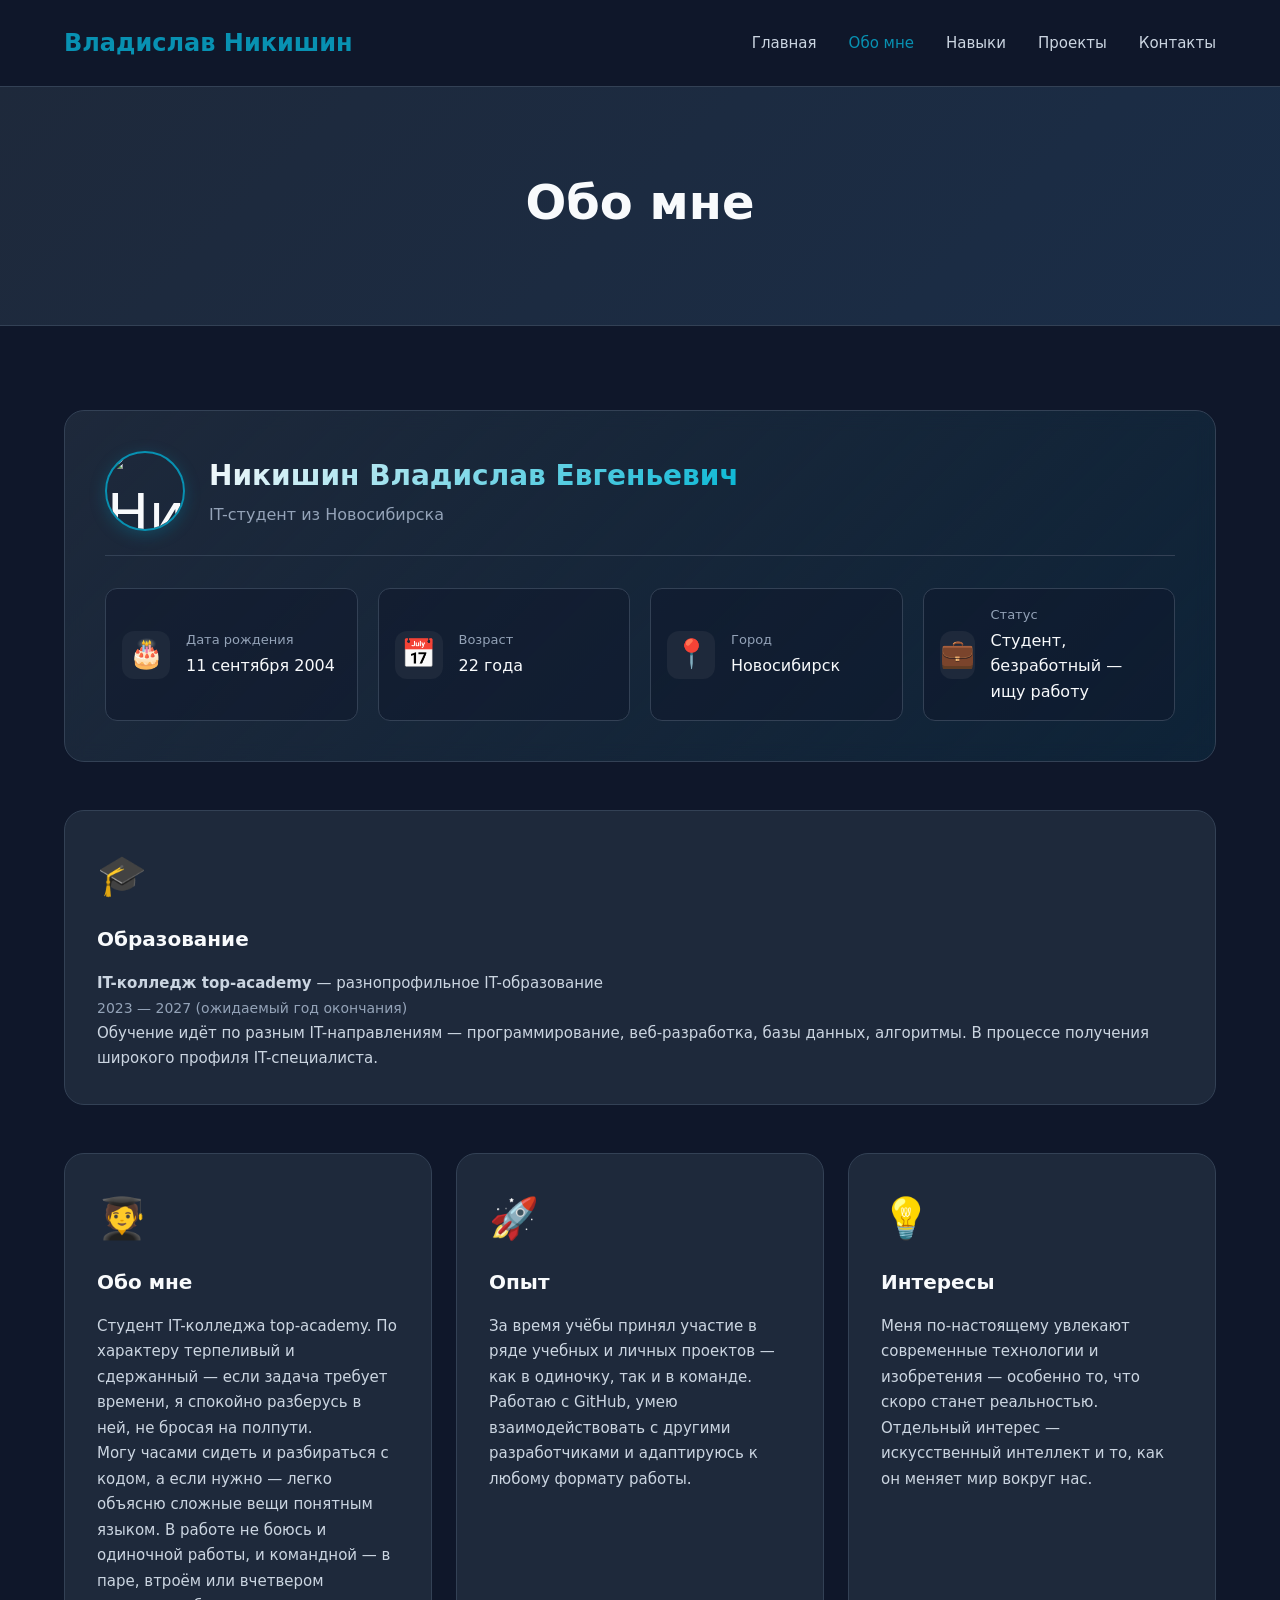
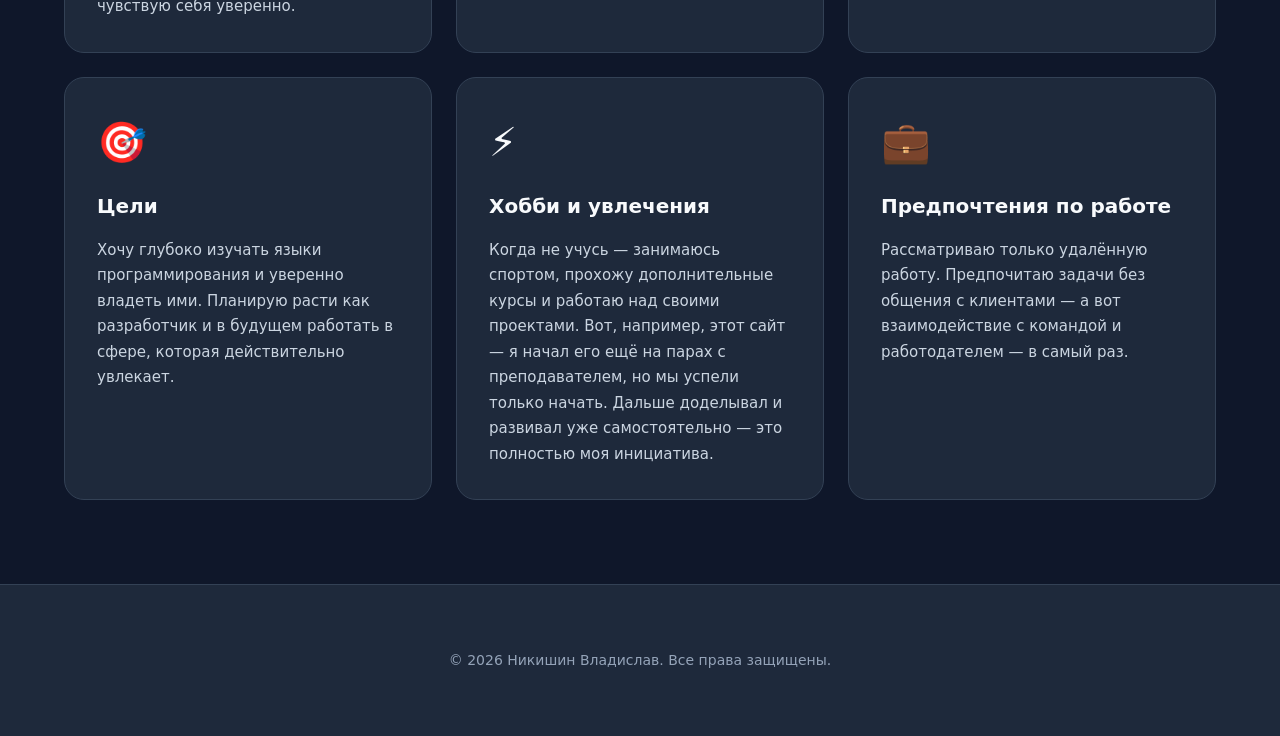
==== about.html @ 6c64af40 "Анимации и исправление карточек Добавил кнопку прокрутки наверх и плавное появление блоков при скрол" ====
<!DOCTYPE html>
<html lang="ru">
<head>
    <meta charset="UTF-8">
    <meta name="viewport" content="width=device-width, initial-scale=1.0">
    <link rel="stylesheet" href="style.css">
    <title>Обо мне — Никишин Владислав</title>
</head>
<body>
    <header class="header" id="header">
        <div class="container">
            <nav class="nav">
                <div class="logo"><a href="index.html">Владислав Никишин</a></div>
                <button class="burger-btn" aria-label="Меню" aria-expanded="false">
                    <span></span>
                    <span></span>
                    <span></span>
                </button>
                <ul class="nav-menu">
                    <li><a href="index.html">Главная</a></li>
                    <li><a href="about.html" class="active">Обо мне</a></li>
                    <li><a href="skills.html">Навыки</a></li>
                    <li><a href="projects.html">Проекты</a></li>
                    <li><a href="contact.html">Контакты</a></li>
                </ul>
            </nav>
        </div>
    </header>

    <main>
        <section class="page-hero">
            <div class="container">
                <h1 class="page-title">Обо мне</h1>
            </div>
        </section>

        <section class="about-page">
            <div class="container">
                <!-- Личная информация -->
                <div class="profile-card">
                    <div class="profile-header">
                        <img src="images/avatar.jpg" alt="Никишин Владислав" class="profile-avatar-img">
                        <div class="profile-info">
                            <h2>Никишин Владислав Евгеньевич</h2>
                            <p class="profile-tagline">IT-студент из Новосибирска</p>
                        </div>
                    </div>
                    <div class="profile-details">
                        <div class="detail-item">
                            <span class="detail-icon">🎂</span>
                            <div>
                                <span class="detail-label">Дата рождения</span>
                                <span class="detail-value">11 сентября 2004</span>
                            </div>
                        </div>
                        <div class="detail-item">
                            <span class="detail-icon">📅</span>
                            <div>
                                <span class="detail-label">Возраст</span>
                                <span class="detail-value" id="age-display">Загрузка...</span>
                            </div>
                        </div>
                        <div class="detail-item">
                            <span class="detail-icon">📍</span>
                            <div>
                                <span class="detail-label">Город</span>
                                <span class="detail-value">Новосибирск</span>
                            </div>
                        </div>
                        <div class="detail-item">
                            <span class="detail-icon">💼</span>
                            <div>
                                <span class="detail-label">Статус</span>
                                <span class="detail-value" id="status-display">Загрузка...</span>
                            </div>
                        </div>
                    </div>
                </div>

                <!-- Образование -->
                <div class="info-card" style="margin-top: 24px;">
                    <div class="info-icon">🎓</div>
                    <h3>Образование</h3>
                    <p><strong>IT-колледж top-academy</strong> — разнопрофильное IT-образование</p>
                    <p style="color: var(--text-muted); font-size: 14px;">2023 — 2027 (ожидаемый год окончания)</p>
                    <p>Обучение идёт по разным IT-направлениям — программирование, веб-разработка, базы данных, алгоритмы. В процессе получения широкого профиля IT-специалиста.</p>
                </div>

                <div class="info-grid">
                    <!-- Обо мне -->
                    <div class="info-card">
                        <div class="info-icon">🧑‍🎓</div>
                        <h3>Обо мне</h3>
                        <p>Студент IT-колледжа top-academy. По характеру терпеливый и сдержанный — если задача требует времени, я спокойно разберусь в ней, не бросая на полпути.</p>
                        <p>Могу часами сидеть и разбираться с кодом, а если нужно — легко объясню сложные вещи понятным языком. В работе не боюсь и одиночной работы, и командной — в паре, втроём или вчетвером чувствую себя уверенно.</p>
                    </div>

                    <!-- Опыт -->
                    <div class="info-card">
                        <div class="info-icon">🚀</div>
                        <h3>Опыт</h3>
                        <p>За время учёбы принял участие в ряде учебных и личных проектов — как в одиночку, так и в команде. Работаю с GitHub, умею взаимодействовать с другими разработчиками и адаптируюсь к любому формату работы.</p>
                    </div>

                    <!-- Интересы -->
                    <div class="info-card">
                        <div class="info-icon">💡</div>
                        <h3>Интересы</h3>
                        <p>Меня по-настоящему увлекают современные технологии и изобретения — особенно то, что скоро станет реальностью. Отдельный интерес — искусственный интеллект и то, как он меняет мир вокруг нас.</p>
                    </div>

                    <!-- Цели -->
                    <div class="info-card">
                        <div class="info-icon">🎯</div>
                        <h3>Цели</h3>
                        <p>Хочу глубоко изучать языки программирования и уверенно владеть ими. Планирую расти как разработчик и в будущем работать в сфере, которая действительно увлекает.</p>
                    </div>

                    <!-- Хобби -->
                    <div class="info-card">
                        <div class="info-icon">⚡</div>
                        <h3>Хобби и увлечения</h3>
                        <p>Когда не учусь — занимаюсь спортом, прохожу дополнительные курсы и работаю над своими проектами. Вот, например, этот сайт — я начал его ещё на парах с преподавателем, но мы успели только начать. Дальше доделывал и развивал уже самостоятельно — это полностью моя инициатива.</p>
                    </div>

                    <!-- Предпочтения по работе -->
                    <div class="info-card info-card--highlight">
                        <div class="info-icon">💼</div>
                        <h3>Предпочтения по работе</h3>
                        <p>Рассматриваю только удалённую работу. Предпочитаю задачи без общения с клиентами — а вот взаимодействие с командой и работодателем — в самый раз.</p>
                    </div>
                </div>
            </div>
        </section>
    </main>

    <footer class="footer">
        <div class="container">
            <p>&copy; 2026 Никишин Владислав. Все права защищены.</p>
        </div>
    </footer>

    <button class="scroll-top" aria-label="Наверх">↑</button>

    <script src="main.js"></script>
</body>
</html>
---- style.css ----
:root{
    --primary-color: #0891b2;
    --primary-dark: #0e7490;
    --primary-light: #06b6d4;
    --secondary-color:#0f172a;
    --text-primary: #f8fafc;
    --text-secondary: #cbd5e1;
    --text-muted: #94a3b8;
    --bg-primary: #0f172a;
    --bg-secondary: #1e293b;
    --bg-card: #1e293b;
    --border-color: #334155;
    --success: #10b981;
    --error: #ef4444;
    --warning: #f59e0b;

    font-family: "Inter", system-ui, -apple-system, BlinkMacSystemFont, 'Segoe UI', Roboto, Oxygen, Ubuntu, Cantarell, 'Open Sans', 'Helvetica Neue', sans-serif;
    line-height: 1.6;
    font-weight: 400;

    font-synthesis: none;
    text-rendering: optimizeLegibility;
    -webkit-font-smoothing: antialiased;
    -moz-osx-font-smoothing: grayscale;
}

*{
    margin: 0;
    padding: 0;
    box-sizing: border-box;
}

html{
    scroll-behavior: smooth;
}

body{
    color: var(--text-primary);
    background-color: var(--bg-primary);
    min-width: 320px;
    overflow-x: hidden;
}

.container{
    max-width: 1200px;
    padding: 24px;
    margin: 0 auto;
}

.header{
    position: fixed;
    top: 0;
    right: 0;
    left: 0;
    z-index: 100;
    background: var(--bg-primary);
    backdrop-filter: blur(15px);
    border-bottom: 1px solid var(--border-color);
}

.nav{
    display: flex;
    justify-content: space-between;
    align-items: center;
}

.logo{
    font-size: 24px;
    font-weight: 700;
    color: var(--primary-color);
    transition: transform 0.3s ease;
}

.logo:hover {
    transform: scale(1.05);
}

.nav-menu{
    display: flex;
    list-style: none;
    gap: 32px;
}


.nav-menu a{
    text-decoration: none;
    color: var(--text-secondary);
    font-size: 15px;
    font-weight: 500;
    transition: all 0.3s ease-in-out;
    position: relative;
}

.nav-menu a:hover{
    color: var(--primary-color);
}

.nav-menu a::after{
    content: "";
    width:0;
    height: 2px;
    background-color: var(--primary-color);
    position: absolute;
    bottom: -4px;
    left: 0;
    transition: width 0.35s ease-in-out;
}

.nav-menu a:hover::after{
    width: 100%;
}

.nav-menu a.active{
    color: var(--primary-color);
}

main{
    margin-top: 80px;
}

/* Page hero for multi-page site */
.page-hero{
    background: linear-gradient(135deg, var(--bg-secondary) 0%, #1a2d47 50%, var(--bg-secondary) 100%);
    background-size: 200% 200%;
    animation: bg-shift 4s ease-in-out infinite;
    padding: 60px 0;
    text-align: center;
    border-bottom: 1px solid var(--border-color);
}

.page-title{
    font-size: clamp(2rem, 4vw, 3rem);
    font-weight: 700;
    color: var(--text-primary);
    margin: 0;
}

.hero-buttons{
    display: flex;
    gap: 16px;
    justify-content: center;
    flex-wrap: wrap;
}

.btn-secondary{
    background: transparent;
    color: var(--primary-color);
    border: 2px solid var(--primary-color);
}

.btn-secondary:hover{
    background: var(--primary-color);
    color: var(--bg-primary);
}

.hero{
    display: flex;
    justify-content: center;
    align-items: center;
    min-height: calc(100vh - 120px);
    position: relative;
    overflow: hidden;
    background: linear-gradient(135deg, var(--bg-primary) 0%, #132238 50%, var(--bg-primary) 100%);
    background-size: 200% 200%;
    animation: bg-shift 5s ease-in-out infinite;
}

@keyframes bg-shift {
    0% { background-position: 0% 0%; }
    50% { background-position: 100% 100%; }
    100% { background-position: 0% 0%; }
}

.hero::before{
    content: "";
    position: absolute;
    width: 500px;
    height: 500px;
    background: radial-gradient(circle, rgba(8, 145, 178, 0.15) 0%, transparent 70%);
    border-radius: 50%;
    /* top: -250px;
    right: -250px; */
}

.hero-content{
    text-align: center;
    z-index: 1;
    position: relative;
}

.hero-avatar {
    margin-bottom: 32px;
    display: inline-block;
    width: 200px;
    height: 200px;
    border-radius: 50%;
    overflow: hidden;
    border: 4px solid var(--primary-color);
    box-shadow: 0 8px 32px rgba(8, 145, 178, 0.3), 0 0 60px rgba(8, 145, 178, 0.2);
    animation: float 3s ease-in-out infinite;
    transition: box-shadow 0.4s ease, border-color 0.4s ease;
}

.hero-avatar:hover {
    box-shadow: 0 12px 40px rgba(8, 145, 178, 0.5), 0 0 80px rgba(8, 145, 178, 0.3);
    border-color: var(--primary-light);
}

.hero-avatar img {
    width: 100%;
    height: 100%;
    object-fit: cover;
    object-position: center 40%;
    transform: translate(-4px, 26px) scale(1.4);
    transform-origin: center center;
    transition: transform 1.5s ease;
}

.hero-avatar:hover img {
    transform: scale(1.7) translate(-1px, 29px);
}

@keyframes float {
    0%, 100% { transform: translateY(0px); }
    50% { transform: translateY(-10px); }
}

.hero-title{
    font-size: clamp(2.5rem, 5vw, 4rem);
    font-weight: 800;
    margin-bottom: 24px;
    background: linear-gradient(90deg, #d1dce8, var(--primary-light), #d1dce8);
    background-size: 200% 100%;
    background-clip: text;
    -webkit-background-clip: text;
    -webkit-text-fill-color: transparent;
    animation: shimmer 8s ease-in-out infinite;
}

@keyframes shimmer {
    0% { background-position: -100% 50%; }
    100% { background-position: 100% 50%; }
}

.hero-subtitle{
    font-size: clamp(1.1rem, 2vw, 1.4rem);
    color: var(--text-secondary);
    margin-bottom: 40px;
    max-width: 600px;
    margin-right: auto;
    margin-left: auto;
    line-height: 1.6;
}

.btn{
    display: inline-block;
    text-decoration: none;
    padding: 16px 40px;
    border-radius: 50px;
    border: 2px solid transparent;
    cursor: pointer;
    transition: all 0.3s ease;
    font-size: 15px;
    text-transform: uppercase;
    font-weight: 600;
    letter-spacing: 0.5px;
    position: relative;
    overflow: hidden;
}

.btn::before {
    content: '';
    position: absolute;
    top: 50%;
    left: 50%;
    width: 0;
    height: 0;
    border-radius: 50%;
    background: rgba(255, 255, 255, 0.1);
    transform: translate(-50%, -50%);
    transition: width 0.6s, height 0.6s;
}

.btn:hover::before {
    width: 300px;
    height: 300px;
}

.btn-primary{
    background: linear-gradient(135deg, var(--primary-dark) 0%, var(--primary-color) 100%);
    color: var(--text-primary);
    box-shadow: 0 4px 15px rgba(8, 145, 178, 0.3);
}

.btn-primary:hover{
    background: linear-gradient(135deg, var(--primary-color) 0%, var(--primary-light) 100%);
    transform: translateY(-2px);
    box-shadow: 0 8px 25px rgba(8, 145, 178, 0.5);
}

.btn-secondary {
    background: transparent;
    color: var(--text-primary);
    border-color: var(--primary-color);
}

.btn-secondary:hover{
    background: var(--primary-color);
    color: var(--bg-primary);
    transform: translateY(-2px);
    box-shadow: 0 8px 25px rgba(8, 145, 178, 0.4);
}

.section-title{
    font-size: clamp(2rem, 4vw, 3rem);
    font-weight: 700;
    margin-bottom: 48px;
    text-align: center;
    color: var(--text-primary);
}

.about{
    background: var(--bg-secondary);
    padding-top: 40px;
    padding-bottom: 100px;
}

.about-page {
    padding: 60px 0;
}

.about-content p{
    font-size: 18px;
    color: var(--text-secondary);
    line-height: 1.8;
    margin-bottom: 24px;
}

.about-content{
    max-width: 800px;
    margin: 0 auto;
    text-align: center;
}

/* Education section */
.education{
    background: var(--bg-primary);
    padding: 60px 0;
}

.education-content{
    max-width: 800px;
    margin: 0 auto;
}

.education-item{
    background: var(--bg-card);
    padding: 32px;
    border-radius: 16px;
    border: 1px solid var(--border-color);
    margin-bottom: 24px;
}

.education-item h3{
    font-size: 24px;
    font-weight: 600;
    color: var(--text-primary);
    margin-bottom: 8px;
}

.education-school{
    font-size: 18px;
    color: var(--primary-color);
    margin-bottom: 8px;
}

.education-period{
    font-size: 16px;
    color: var(--text-muted);
    margin-bottom: 16px;
}

.education-desc{
    font-size: 16px;
    color: var(--text-secondary);
    line-height: 1.6;
}

/* skills block */

.skills{
    padding: 50px 0;
}

.skills-page {
    padding: 60px 0;
}

.skills-grid{
    display: grid;
    grid-template-columns: repeat(2, minmax(250px, 1fr));
    gap: 24px;
}

.skills-card{
    background: var(--bg-card);
    padding: 36px;
    border-radius: 20px;
    text-align: center;
    transition: all 0.4s cubic-bezier(0.4, 0, 0.2, 1);
    border: 1px solid var(--border-color);
    position: relative;
    overflow: hidden;
}

.skills-card::after {
    content: '';
    position: absolute;
    bottom: 0;
    left: 0;
    right: 0;
    height: 4px;
    background: linear-gradient(90deg, var(--primary-color), var(--primary-light));
    transform: scaleX(0);
    transition: transform 0.4s ease;
}

.skills-card:hover::after {
    transform: scaleX(1);
}

.skills-card:hover{
    border-color: var(--primary-color);
    box-shadow: 0 16px 48px rgba(8, 145, 178, 0.3);
    transform: translateY(-10px);
    background: linear-gradient(135deg, var(--bg-card) 0%, rgba(8, 145, 178, 0.06) 100%);
}

.skill-icon{
    font-size: 48px;
    margin-bottom: 20px;
    display: inline-block;
    transition: transform 0.3s ease;
}

.skills-card:hover .skill-icon {
    transform: scale(1.15) rotate(-5deg);
}

.skills-card h3{
    font-size: 20px;
    font-weight: 600;
    margin-bottom: 20px;
    color:var(--text-primary);
}

.skill-tags{
    display: flex;
    justify-content: center;
    gap: 8px;
    flex-wrap: wrap;
}


/* Contacts block */
.contact{
    padding: 50px 0;
}

.contact-page {
    padding: 60px 0;
}

.contact-content{
    margin: 0 auto;
    max-width: 600px;
    text-align: center;
}

.contact-content p {
    font-size: 18px;
    margin-bottom: 40px;
    color: var(--text-secondary);
}

.contact-links{
    display: flex;
    flex-direction: column;
    align-items: center;
    gap: 16px;
}

.contact-link{
    display: inline-flex;
    align-items: center;
    gap: 16px;
    background: var(--bg-card);
    color: var(--text-primary);
    text-decoration: none;
    font-weight: 500;
    padding: 20px 36px;
    border-radius: 16px;
    border: 1px solid var(--border-color);
    justify-content: center;
    min-width: 300px;
    transition: all 0.4s cubic-bezier(0.4, 0, 0.2, 1);
    position: relative;
    overflow: hidden;
}

.contact-link::before {
    content: '';
    position: absolute;
    left: 0;
    top: 0;
    bottom: 0;
    width: 4px;
    background: linear-gradient(180deg, var(--primary-color), var(--primary-light));
    transform: scaleY(0);
    transition: transform 0.4s ease;
}

.contact-link:hover::before {
    transform: scaleY(1);
}

.contact-link:hover{
    background: linear-gradient(90deg, rgba(8, 145, 178, 0.08) 0%, var(--bg-card) 100%);
    border-color: var(--primary-color);
    box-shadow: 0 8px 32px rgba(8, 145, 178, 0.3);
    transform: translateX(6px);
}

.copy-hint{
    font-size: 12px;
    color: var(--text-muted);
    margin-left: 8px;
    opacity: 0.7;
}

.contact-link:hover .copy-hint{
    color: var(--text-primary);
    opacity: 1;
}


/* Затемнение фона */
.backdrop-overlay{
    position: fixed;
    top: 0;
    left: 0;
    width: 100%;
    height: 100%;
    background: rgba(0, 0, 0, 0.7);
    backdrop-filter: blur(4px);
    z-index: 9999;
    opacity: 0;
    visibility: hidden;
    transition: all 0.3s ease;
}

.backdrop-overlay.show{
    opacity: 1;
    visibility: visible;
}

/* Кастомное уведомление */
.custom-notification{
    position: fixed;
    top: 50%;
    left: 50%;
    transform: translate(-50%, -50%) scale(0.8);
    background: var(--bg-secondary);
    color: var(--text-primary);
    padding: 32px 48px;
    border-radius: 16px;
    border: 2px solid var(--primary-color);
    font-size: 18px;
    line-height: 1.6;
    text-align: center;
    z-index: 10000;
    opacity: 0;
    transition: all 0.3s ease;
    pointer-events: none;
    max-width: 90%;
    white-space: pre-line;
}

.custom-notification.show{
    opacity: 1;
    transform: translate(-50%, -50%) scale(1);
}

/* projects text block */
.projects-text{
    max-width: 700px;
    margin: 0 auto;
    text-align: center;
    margin-bottom: 40px;
}

.projects-page {
    padding: 60px 0;
}

.projects-text p{
    font-size: 17px;
    color: var(--text-secondary);
    line-height: 1.7;
    margin-bottom: 20px;
}

/* Projects Carousel */
.projects-carousel {
    max-width: 960px;
    margin: 0 auto;
    position: relative;
    padding: 36px 56px;
    display: flex;
    align-items: center;
    gap: 12px;
}

.carousel-container {
    overflow: hidden;
    border-radius: 16px;
    flex: 1;
    padding: 60px 8px;
    margin: -60px 0;
    cursor: grab;
    touch-action: pan-y;
}

.carousel-container.is-dragging {
    cursor: grabbing;
    user-select: none;
}

.carousel-container.is-dragging .project-card {
    pointer-events: none;
}

.carousel-track {
    display: flex;
    gap: 24px;
    transition: transform 0.5s ease-in-out;
}

.carousel-btn {
    flex-shrink: 0;
    width: 44px;
    height: 44px;
    border-radius: 50%;
    border: 1px solid var(--border-color);
    background: var(--bg-card);
    color: var(--text-primary);
    display: flex;
    align-items: center;
    justify-content: center;
    cursor: pointer;
    transition: all 0.3s ease;
}

.carousel-btn:hover {
    border-color: var(--primary-color);
    background: var(--primary-dark);
    color: var(--text-primary);
    box-shadow: 0 4px 16px rgba(8, 145, 178, 0.25);
}

.carousel-btn:active {
    transform: scale(0.95);
}

.project-card {
    min-width: calc(33.333% - 16px);
    max-width: calc(33.333% - 16px);
    background: var(--bg-card);
    border: 1px solid var(--border-color);
    border-radius: 20px;
    padding: 32px 24px;
    text-align: center;
    transition: all 0.4s cubic-bezier(0.4, 0, 0.2, 1);
    flex-shrink: 0;
    position: relative;
    z-index: 1;
    cursor: pointer;
    outline: none;
    text-decoration: none;
    color: inherit;
    display: block;
    overflow: hidden;
}

.project-card::before {
    content: '';
    position: absolute;
    top: 0;
    left: -100%;
    width: 100%;
    height: 3px;
    background: linear-gradient(90deg, transparent, var(--primary-color), transparent);
    transition: left 0.6s ease;
}

.project-card:hover::before {
    left: 100%;
}

.project-card:hover,
.project-card:focus-visible {
    border-color: var(--primary-color);
    box-shadow: 0 20px 60px rgba(8, 145, 178, 0.35);
    transform: translateY(-12px) scale(1.03);
    z-index: 10;
    background: linear-gradient(135deg, var(--bg-card) 0%, rgba(8, 145, 178, 0.08) 100%);
}


.project-icon {
    font-size: 48px;
    margin-bottom: 16px;
    display: inline-block;
    transition: transform 0.3s ease;
}

.project-card:hover .project-icon {
    transform: scale(1.2) rotate(5deg);
}

.project-title {
    font-size: 20px;
    font-weight: 600;
    margin-bottom: 12px;
    color: var(--text-primary);
}

.project-desc {
    font-size: 14px;
    color: var(--text-secondary);
    line-height: 1.6;
    margin-bottom: 16px;
}

.project-actions {
    display: flex;
    justify-content: center;
    gap: 16px;
    flex-wrap: wrap;
}

.project-link {
    display: inline-block;
    color: var(--primary-color);
    text-decoration: none;
    font-size: 14px;
    font-weight: 500;
    transition: all 0.3s ease;
}

.project-link--external:hover {
    color: var(--primary-light);
}

.project-stack {
    font-size: 12px;
    color: var(--text-muted);
    margin-bottom: 0;
}

.project-stack span {
    color: var(--text-secondary);
    font-weight: 600;
}

.project-badge {
    display: inline-block;
    font-size: 11px;
    font-weight: 500;
    color: var(--text-muted);
    vertical-align: middle;
}



.projects-text .btn{
    margin-top: 30px;
}


/* FOOTER */

.footer{
    padding: 40px 0;
    background: var(--bg-secondary);
    border-top: 1px solid var(--border-color);
    text-align: center;
}

.footer p{
    font-size: 14px;
    color: var(--text-muted);
}

/* ===== Новые стили для страницы "Обо мне" ===== */

.profile-card {
    background: linear-gradient(135deg, var(--bg-card) 0%, rgba(8, 145, 178, 0.1) 100%);
    border: 1px solid var(--border-color);
    border-radius: 20px;
    padding: 40px;
    margin-bottom: 48px;
    backdrop-filter: blur(10px);
}

.profile-header {
    display: flex;
    align-items: center;
    gap: 24px;
    margin-bottom: 32px;
    padding-bottom: 24px;
    border-bottom: 1px solid var(--border-color);
}

.profile-avatar-img {
    font-size: 56px;
    width: 80px;
    height: 80px;
    object-fit: cover;
    border-radius: 50%;
    flex-shrink: 0;
    border: 2px solid var(--primary-color);
    box-shadow: 0 4px 16px rgba(8, 145, 178, 0.3);
}

.profile-info h2 {
    font-size: 28px;
    font-weight: 700;
    margin-bottom: 4px;
    background: linear-gradient(135deg, var(--text-primary), var(--primary-light));
    -webkit-background-clip: text;
    -webkit-text-fill-color: transparent;
    background-clip: text;
}

.profile-tagline {
    color: var(--text-muted);
    font-size: 16px;
}

.profile-details {
    display: grid;
    grid-template-columns: repeat(auto-fit, minmax(240px, 1fr));
    gap: 20px;
}

.detail-item {
    display: flex;
    align-items: center;
    gap: 16px;
    padding: 16px;
    background: rgba(15, 23, 42, 0.5);
    border-radius: 12px;
    border: 1px solid var(--border-color);
    transition: all 0.3s ease;
}

.detail-item:hover {
    border-color: var(--primary-color);
    transform: translateY(-2px);
    box-shadow: 0 4px 12px rgba(8, 145, 178, 0.15);
}

.detail-icon {
    font-size: 28px;
    width: 48px;
    height: 48px;
    display: flex;
    align-items: center;
    justify-content: center;
    background: var(--bg-secondary);
    border-radius: 12px;
}

.detail-item div {
    display: flex;
    flex-direction: column;
    gap: 2px;
}

.detail-label {
    font-size: 13px;
    color: var(--text-muted);
}

.detail-value {
    font-size: 16px;
    color: var(--text-primary);
    font-weight: 500;
}

/* Секция "Обо мне" */
.about-section {
    background: var(--bg-card);
    border: 1px solid var(--border-color);
    border-radius: 20px;
    padding: 40px;
    margin-bottom: 48px;
    text-align: center;
}

.about-section .section-icon {
    font-size: 48px;
    margin-bottom: 16px;
}

.about-section h3 {
    font-size: 24px;
    font-weight: 600;
    margin-bottom: 20px;
    color: var(--text-primary);
}

.about-section p {
    font-size: 16px;
    color: var(--text-secondary);
    line-height: 1.8;
    max-width: 700px;
    margin: 0 auto 16px;
}

.about-section p:last-child {
    margin-bottom: 0;
}

/* Сетка информационных карточек */
.info-grid {
    display: grid;
    grid-template-columns: repeat(auto-fit, minmax(320px, 1fr));
    gap: 24px;
    margin-top: 48px;
}

.info-card {
    background: var(--bg-card);
    border: 1px solid var(--border-color);
    border-radius: 20px;
    padding: 32px;
    transition: all 0.4s ease;
    position: relative;
    overflow: hidden;
}

.info-card::before {
    content: '';
    position: absolute;
    top: 0;
    left: 0;
    right: 0;
    height: 3px;
    background: linear-gradient(90deg, var(--primary-color), var(--primary-light));
    opacity: 0;
    transition: opacity 0.4s ease;
}

.info-card:hover {
    border-color: var(--primary-color);
    transform: translateY(-6px);
    box-shadow: 0 16px 48px rgba(8, 145, 178, 0.25);
}

.info-card:hover::before {
    opacity: 1;
}

.info-icon {
    font-size: 40px;
    margin-bottom: 16px;
}

.info-card h3 {
    font-size: 20px;
    font-weight: 600;
    margin-bottom: 16px;
    color: var(--text-primary);
}

.info-card p {
    font-size: 15px;
    color: var(--text-secondary);
    line-height: 1.7;
}

/* Бургер-кнопка */
.burger-btn {
    display: none;
    flex-direction: column;
    justify-content: center;
    gap: 5px;
    width: 36px;
    height: 36px;
    background: none;
    border: none;
    cursor: pointer;
    padding: 4px;
    flex-shrink: 0;
}

.burger-btn span {
    display: block;
    width: 100%;
    height: 2px;
    background: var(--text-secondary);
    border-radius: 2px;
    transition: transform 0.3s ease, opacity 0.3s ease;
}

.burger-btn.open span:nth-child(1) {
    transform: translateY(7px) rotate(45deg);
}

.burger-btn.open span:nth-child(2) {
    opacity: 0;
    transform: scaleX(0);
}

.burger-btn.open span:nth-child(3) {
    transform: translateY(-7px) rotate(-45deg);
}

.logo a {
    text-decoration: none;
    color: inherit;
}

/* Адаптивность */
@media (max-width: 768px) {
    .burger-btn {
        display: flex;
    }

    .nav-menu {
        display: none;
        position: fixed;
        top: 73px;
        left: 0;
        right: 0;
        background: var(--bg-primary);
        border-bottom: 1px solid var(--border-color);
        flex-direction: column;
        gap: 0;
        padding: 8px 0;
        z-index: 99;
    }

    .nav-menu.open {
        display: flex;
    }

    .nav-menu li {
        width: 100%;
    }

    .nav-menu a {
        display: block;
        padding: 14px 24px;
        font-size: 16px;
    }

    .nav-menu a::after {
        display: none;
    }

    .profile-header {
        flex-direction: column;
        text-align: center;
    }

    .profile-details {
        grid-template-columns: 1fr;
    }

    .info-grid {
        grid-template-columns: 1fr;
    }
}

/* Кнопка "наверх" */
.scroll-top {
    position: fixed;
    right: 24px;
    bottom: 24px;
    width: 48px;
    height: 48px;
    border: none;
    border-radius: 50%;
    background: var(--primary-color);
    color: #fff;
    font-size: 24px;
    cursor: pointer;
    display: flex;
    align-items: center;
    justify-content: center;
    opacity: 0;
    visibility: hidden;
    transform: translateY(20px);
    transition: opacity 0.3s ease, transform 0.3s ease, background 0.3s ease;
    z-index: 90;
    box-shadow: 0 4px 12px rgba(0, 0, 0, 0.3);
}

.scroll-top.show {
    opacity: 1;
    visibility: visible;
    transform: translateY(0);
}

.scroll-top:hover {
    background: var(--primary-dark);
    transform: translateY(-4px);
}

/* Плавное появление блоков при прокрутке */
.reveal {
    opacity: 0;
    transform: translateY(30px);
    transition: opacity 0.6s ease, transform 0.6s ease;
}

.reveal.visible {
    opacity: 1;
    transform: translateY(0);
}
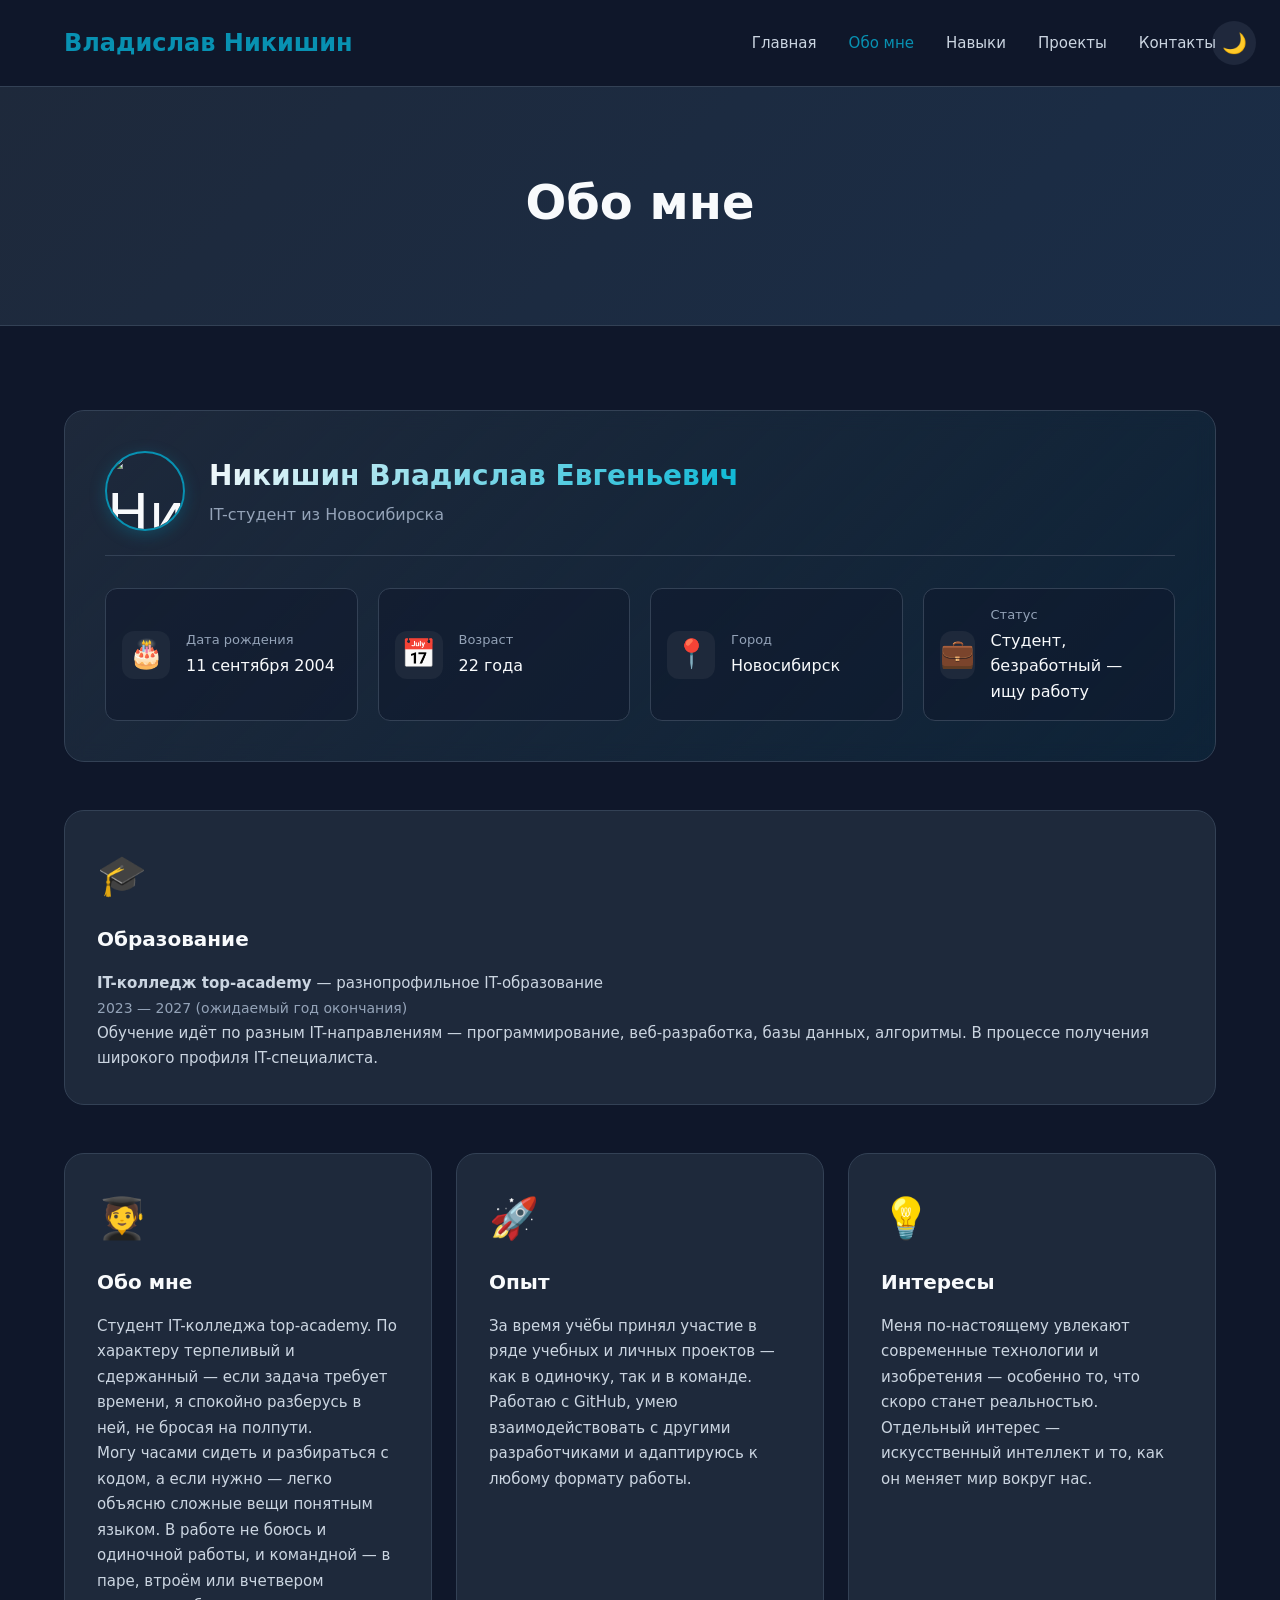
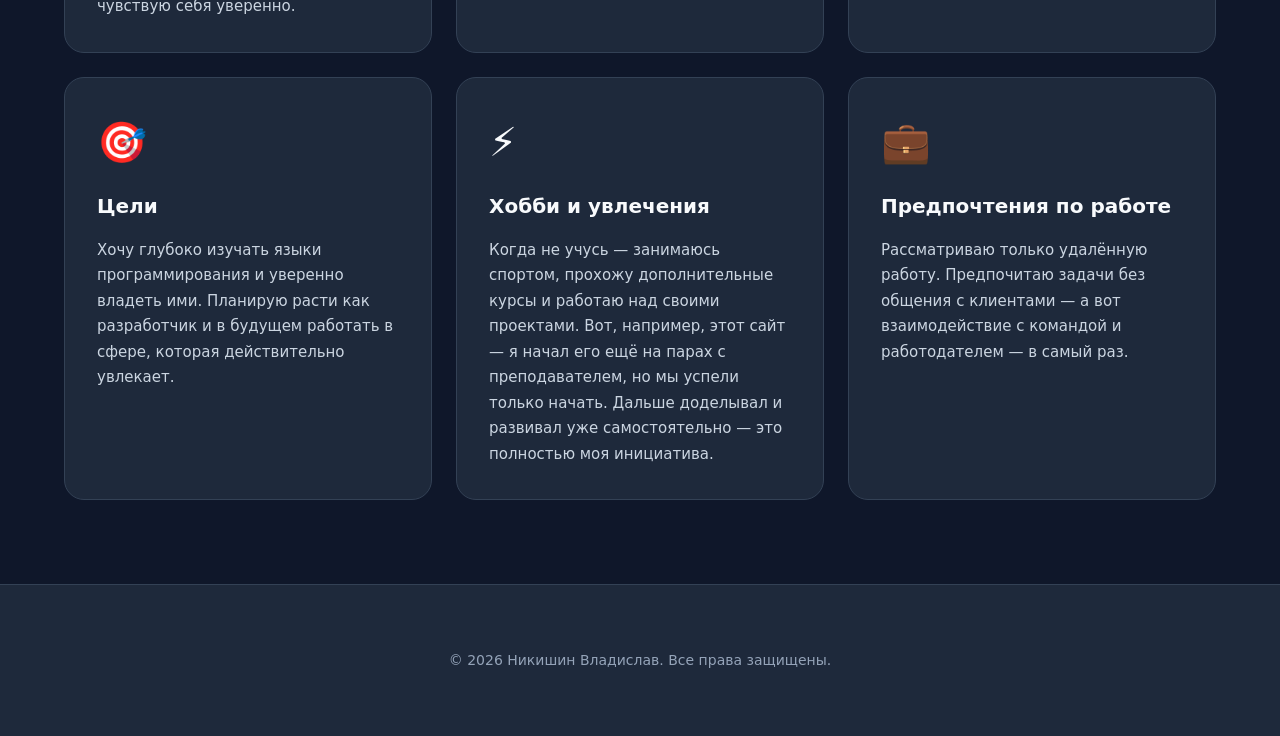
==== commit 43fd22dc: "Карточка NixApp и переключение тем Добавил карточку NixApp в карусель. Сделал кнопку переключения ме" ====
--- a/about.html
+++ b/about.html
@@ -23,6 +23,7 @@
                     <li><a href="projects.html">Проекты</a></li>
                     <li><a href="contact.html">Контакты</a></li>
                 </ul>
+                <button class="theme-btn" aria-label="Сменить тему">🌙</button>
             </nav>
         </div>
     </header>
@@ -39,7 +40,7 @@
                 <!-- Личная информация -->
                 <div class="profile-card">
                     <div class="profile-header">
-                        <img src="images/avatar.jpg" alt="Никишин Владислав" class="profile-avatar-img">
+                        <img src="images/avatar%20V.png" alt="Никишин Владислав" class="profile-avatar-img">
                         <div class="profile-info">
                             <h2>Никишин Владислав Евгеньевич</h2>
                             <p class="profile-tagline">IT-студент из Новосибирска</p>
--- a/style.css
+++ b/style.css
@@ -58,6 +58,7 @@
     border-bottom: 1px solid var(--border-color);
 }
 
+
 .nav{
     display: flex;
     justify-content: space-between;
@@ -79,6 +80,7 @@
     display: flex;
     list-style: none;
     gap: 32px;
+    margin-left: auto;
 }
 
 
@@ -1037,6 +1039,8 @@
 @media (max-width: 768px) {
     .burger-btn {
         display: flex;
+        margin-left: auto;
+        margin-right: 56px;
     }
 
     .nav-menu {
@@ -1130,4 +1134,78 @@
 .reveal.visible {
     opacity: 1;
     transform: translateY(0);
+}
+
+/* Кнопка смены темы */
+.theme-btn {
+    position: absolute;
+    right: 24px;
+    top: 50%;
+    transform: translateY(-50%);
+    background: rgba(148, 163, 184, 0.12);
+    border: none;
+    border-radius: 50%;
+    width: 44px;
+    height: 44px;
+    font-size: 20px;
+    line-height: 1;
+    cursor: pointer;
+    display: flex;
+    align-items: center;
+    justify-content: center;
+    flex-shrink: 0;
+    transition: background 0.3s ease, box-shadow 0.3s ease;
+}
+
+.theme-btn:hover {
+    background: rgba(8, 145, 178, 0.2);
+    box-shadow: 0 0 0 4px rgba(8, 145, 178, 0.12), 0 4px 18px rgba(8, 145, 178, 0.35);
+}
+
+.theme-btn.animate {
+    animation: theme-pop 0.5s ease;
+}
+
+@keyframes theme-pop {
+    0% { transform: translateY(-50%) rotate(0) scale(1); }
+    50% { transform: translateY(-50%) rotate(180deg) scale(1.35); }
+    100% { transform: translateY(-50%) rotate(360deg) scale(1); }
+}
+
+/* Светлая тема */
+body.light-theme {
+    --text-primary: #0f172a;
+    --text-secondary: #334155;
+    --text-muted: #64748b;
+    --bg-primary: #f1f5f9;
+    --bg-secondary: #e2e8f0;
+    --bg-card: #ffffff;
+    --border-color: #cbd5e1;
+}
+
+body.light-theme .page-hero {
+    background: linear-gradient(135deg, var(--bg-secondary) 0%, #cbd8e8 50%, var(--bg-secondary) 100%);
+}
+
+body.light-theme .hero {
+    background: linear-gradient(135deg, var(--bg-primary) 0%, #dce6f2 50%, var(--bg-primary) 100%);
+}
+
+body.light-theme .hero-title {
+    background: linear-gradient(90deg, #0f172a, var(--primary-dark), #0f172a);
+    background-size: 200% 100%;
+    background-clip: text;
+    -webkit-background-clip: text;
+}
+
+body.light-theme .detail-item {
+    background: #f1f5f9;
+}
+
+body.light-theme .detail-icon {
+    background: #ffffff;
+}
+
+body.light-theme .detail-label {
+    color: #475569;
 }
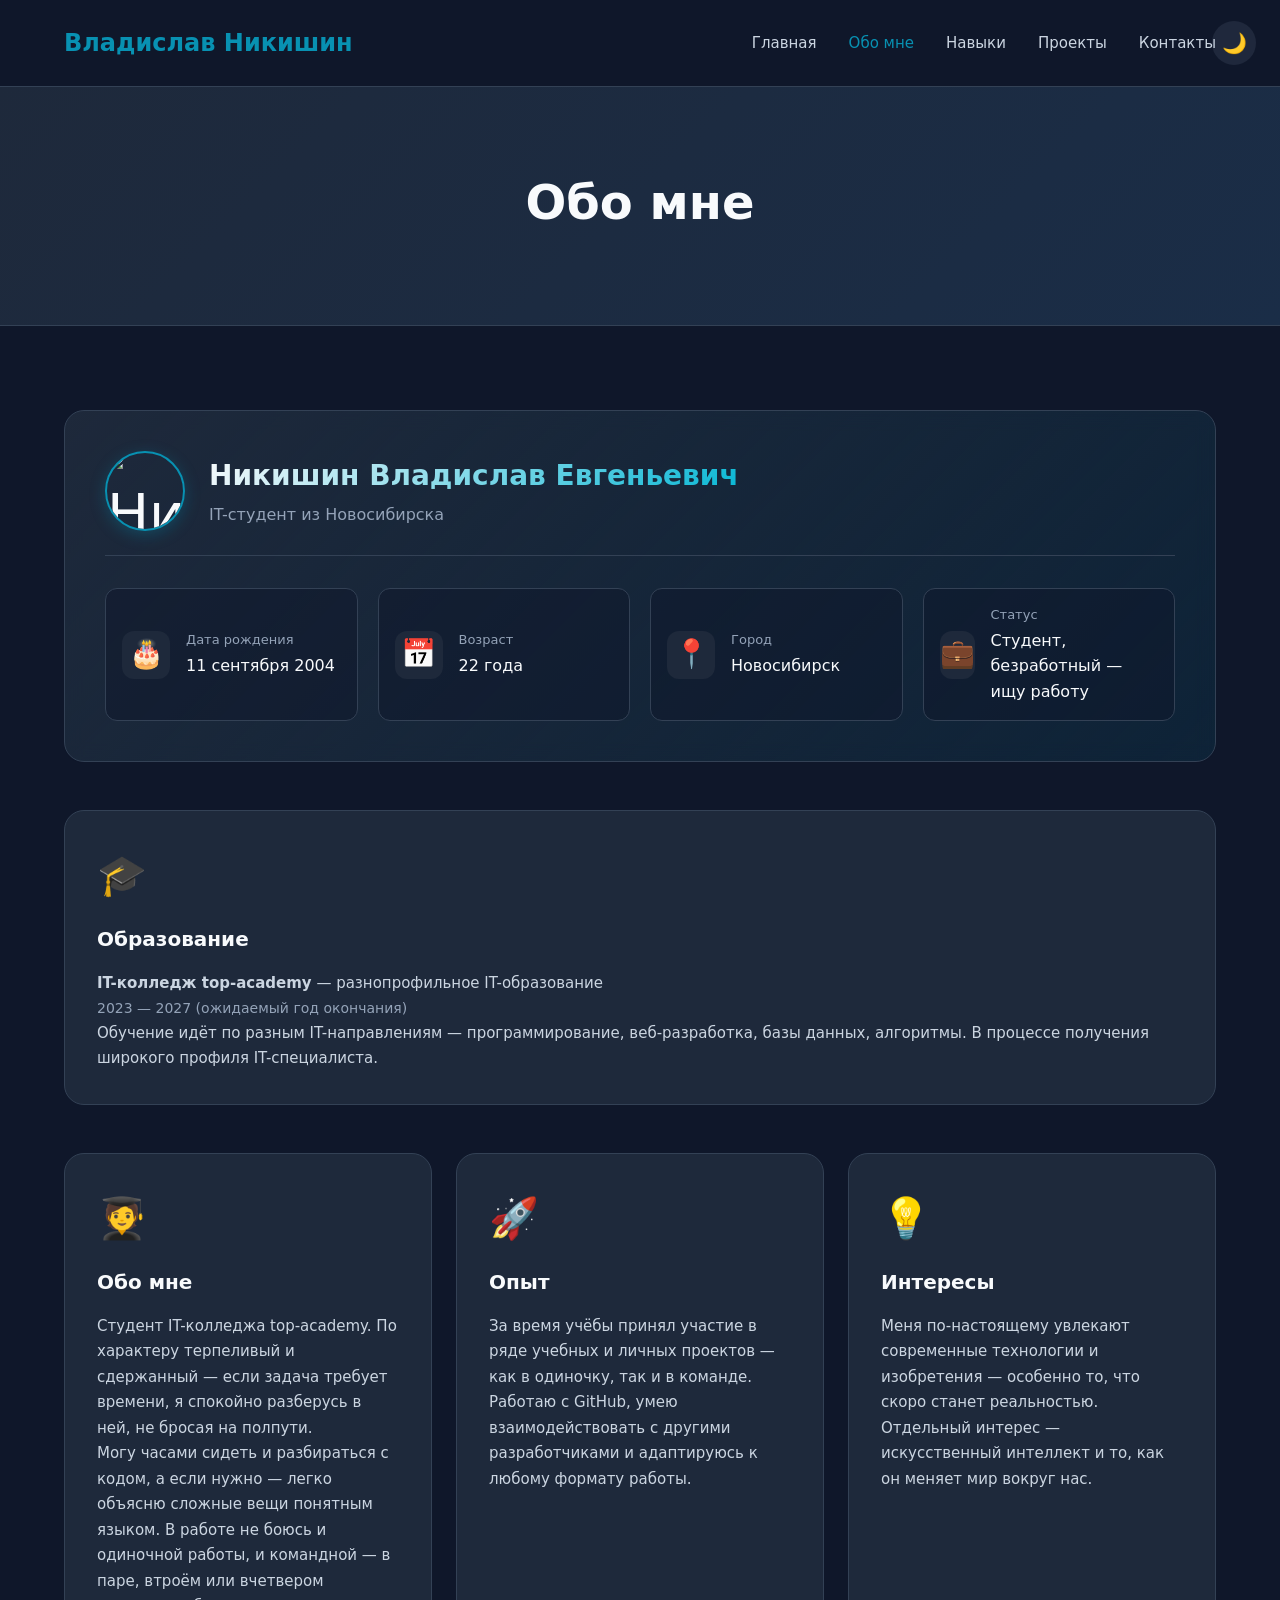
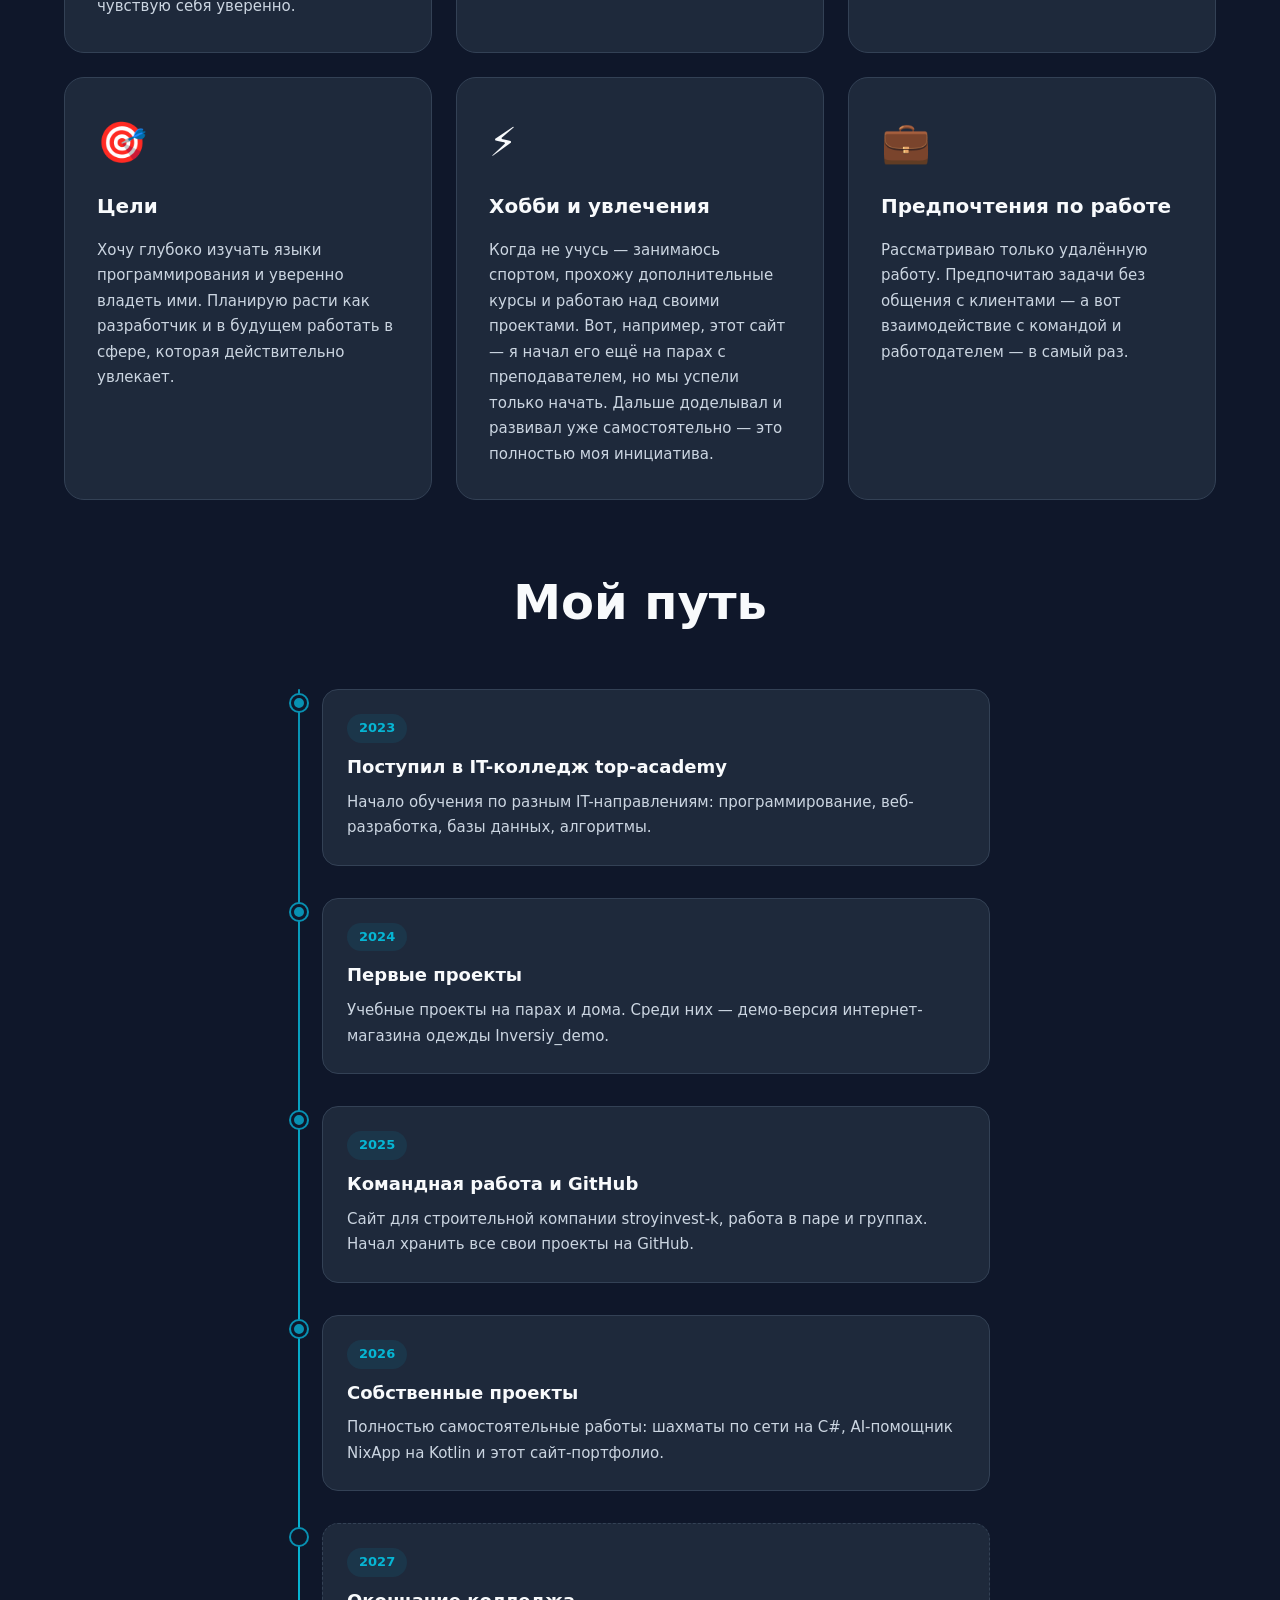
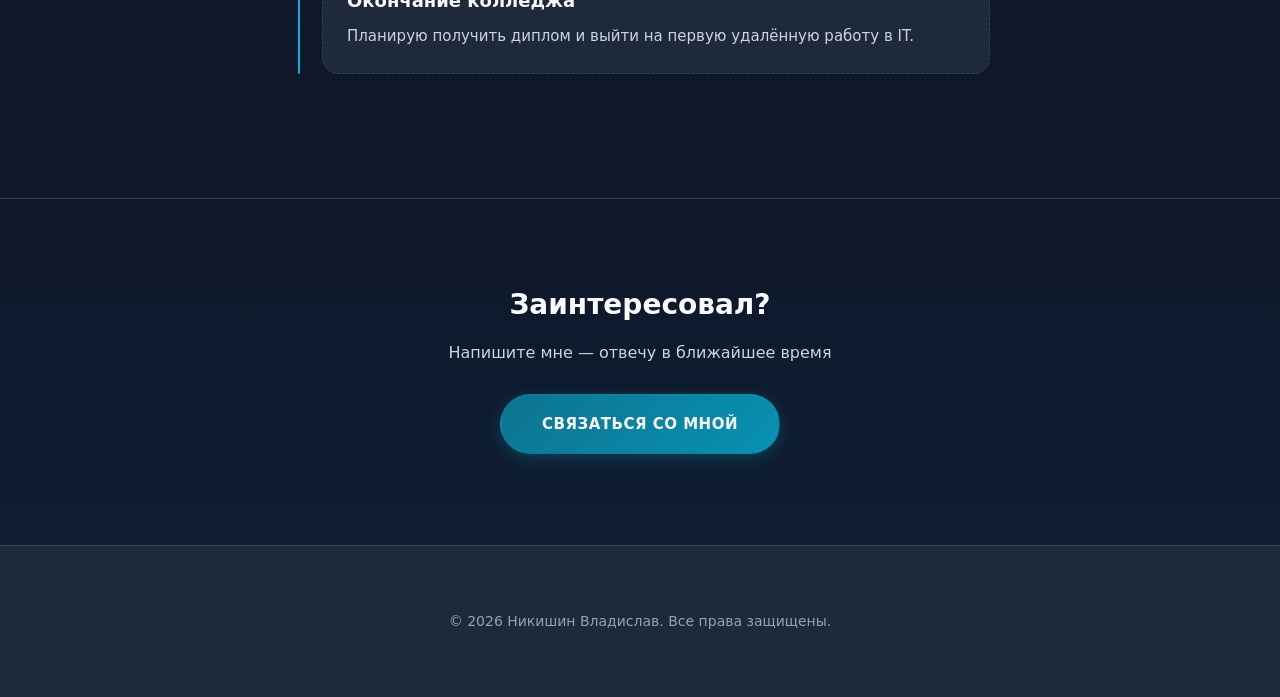
==== commit dafd4335: "Форма связи и таймлайн Добавил на страницу контактов форму с валидацией и отправкой через Formspree " ====
--- a/about.html
+++ b/about.html
@@ -131,6 +131,62 @@
                         <p>Рассматриваю только удалённую работу. Предпочитаю задачи без общения с клиентами — а вот взаимодействие с командой и работодателем — в самый раз.</p>
                     </div>
                 </div>
+
+                <!-- Таймлайн -->
+                <h2 class="section-title" style="margin-top: 64px;">Мой путь</h2>
+                <div class="timeline">
+                    <div class="timeline-item">
+                        <div class="timeline-dot"></div>
+                        <div class="timeline-content">
+                            <span class="timeline-date">2023</span>
+                            <h3>Поступил в IT-колледж top-academy</h3>
+                            <p>Начало обучения по разным IT-направлениям: программирование, веб-разработка, базы данных, алгоритмы.</p>
+                        </div>
+                    </div>
+
+                    <div class="timeline-item">
+                        <div class="timeline-dot"></div>
+                        <div class="timeline-content">
+                            <span class="timeline-date">2024</span>
+                            <h3>Первые проекты</h3>
+                            <p>Учебные проекты на парах и дома. Среди них — демо-версия интернет-магазина одежды Inversiy_demo.</p>
+                        </div>
+                    </div>
+
+                    <div class="timeline-item">
+                        <div class="timeline-dot"></div>
+                        <div class="timeline-content">
+                            <span class="timeline-date">2025</span>
+                            <h3>Командная работа и GitHub</h3>
+                            <p>Сайт для строительной компании stroyinvest-k, работа в паре и группах. Начал хранить все свои проекты на GitHub.</p>
+                        </div>
+                    </div>
+
+                    <div class="timeline-item">
+                        <div class="timeline-dot"></div>
+                        <div class="timeline-content">
+                            <span class="timeline-date">2026</span>
+                            <h3>Собственные проекты</h3>
+                            <p>Полностью самостоятельные работы: шахматы по сети на C#, AI-помощник NixApp на Kotlin и этот сайт-портфолио.</p>
+                        </div>
+                    </div>
+
+                    <div class="timeline-item timeline-item--future">
+                        <div class="timeline-dot"></div>
+                        <div class="timeline-content">
+                            <span class="timeline-date">2027</span>
+                            <h3>Окончание колледжа</h3>
+                            <p>Планирую получить диплом и выйти на первую удалённую работу в IT.</p>
+                        </div>
+                    </div>
+                </div>
+            </div>
+        </section>
+        <section class="cta-section">
+            <div class="container">
+                <h2>Заинтересовал?</h2>
+                <p>Напишите мне — отвечу в ближайшее время</p>
+                <a href="contact.html" class="btn btn-primary">Связаться со мной</a>
             </div>
         </section>
     </main>
--- a/style.css
+++ b/style.css
@@ -531,6 +531,86 @@
     border-color: var(--primary-color);
     box-shadow: 0 8px 32px rgba(8, 145, 178, 0.3);
     transform: translateX(6px);
+}
+
+/* Форма обратной связи */
+.contact-form {
+    max-width: 600px;
+    margin: 56px auto 0;
+    text-align: left;
+    background: var(--bg-card);
+    border: 1px solid var(--border-color);
+    border-radius: 20px;
+    padding: 40px;
+}
+
+.form-title {
+    text-align: center;
+    font-size: 22px;
+    font-weight: 600;
+    margin-bottom: 28px;
+    color: var(--text-primary);
+}
+
+.form-field {
+    margin-bottom: 16px;
+}
+
+.form-field label {
+    display: block;
+    font-size: 14px;
+    color: var(--text-secondary);
+    margin-bottom: 8px;
+}
+
+.form-field input,
+.form-field textarea {
+    width: 100%;
+    padding: 14px 16px;
+    background: var(--bg-primary);
+    border: 1px solid var(--border-color);
+    border-radius: 10px;
+    color: var(--text-primary);
+    font-size: 15px;
+    font-family: inherit;
+    transition: border-color 0.3s ease, box-shadow 0.3s ease;
+}
+
+.form-field textarea {
+    resize: vertical;
+    min-height: 120px;
+}
+
+.form-field input::placeholder,
+.form-field textarea::placeholder {
+    color: var(--text-muted);
+}
+
+.form-field input:focus,
+.form-field textarea:focus {
+    outline: none;
+    border-color: var(--primary-color);
+    box-shadow: 0 0 0 3px rgba(8, 145, 178, 0.15);
+}
+
+.form-field input.invalid,
+.form-field textarea.invalid {
+    border-color: var(--error);
+}
+
+.form-error {
+    display: block;
+    font-size: 13px;
+    color: var(--error);
+    margin-top: 6px;
+    min-height: 16px;
+}
+
+.form-submit {
+    width: 100%;
+    margin-top: 8px;
+    border: none;
+    font-size: 15px;
 }
 
 .copy-hint{
@@ -1172,6 +1252,115 @@
     100% { transform: translateY(-50%) rotate(360deg) scale(1); }
 }
 
+/* Блок "Связаться со мной" внизу страниц */
+.cta-section {
+    margin-top: 40px;
+    padding: 60px 24px;
+    text-align: center;
+    border-top: 1px solid var(--border-color);
+    background: linear-gradient(180deg, transparent 0%, rgba(8, 145, 178, 0.06) 100%);
+}
+
+.cta-section h2 {
+    font-size: 28px;
+    font-weight: 700;
+    margin-bottom: 12px;
+    color: var(--text-primary);
+}
+
+.cta-section p {
+    font-size: 16px;
+    color: var(--text-secondary);
+    margin-bottom: 28px;
+}
+
+/* Таймлайн "Мой путь" */
+.timeline {
+    position: relative;
+    max-width: 700px;
+    margin: 0 auto;
+    padding-left: 32px;
+}
+
+.timeline::before {
+    content: '';
+    position: absolute;
+    left: 8px;
+    top: 0;
+    bottom: 0;
+    width: 2px;
+    background: linear-gradient(180deg, var(--primary-color), var(--primary-light));
+    border-radius: 2px;
+}
+
+.timeline-item {
+    position: relative;
+    padding-bottom: 32px;
+}
+
+.timeline-item:last-child {
+    padding-bottom: 0;
+}
+
+.timeline-dot {
+    position: absolute;
+    left: -31px;
+    top: 6px;
+    width: 16px;
+    height: 16px;
+    border-radius: 50%;
+    background: var(--primary-color);
+    border: 3px solid var(--bg-primary);
+    box-shadow: 0 0 0 2px var(--primary-color);
+}
+
+.timeline-content {
+    background: var(--bg-card);
+    border: 1px solid var(--border-color);
+    border-radius: 16px;
+    padding: 24px;
+    transition: all 0.3s ease;
+}
+
+.timeline-content:hover {
+    border-color: var(--primary-color);
+    transform: translateX(6px);
+    box-shadow: 0 8px 24px rgba(8, 145, 178, 0.2);
+}
+
+.timeline-date {
+    display: inline-block;
+    font-size: 13px;
+    font-weight: 600;
+    color: var(--primary-light);
+    background: rgba(8, 145, 178, 0.12);
+    padding: 4px 12px;
+    border-radius: 20px;
+    margin-bottom: 10px;
+}
+
+.timeline-content h3 {
+    font-size: 18px;
+    font-weight: 600;
+    color: var(--text-primary);
+    margin-bottom: 8px;
+}
+
+.timeline-content p {
+    font-size: 15px;
+    color: var(--text-secondary);
+    line-height: 1.7;
+}
+
+/* Будущий этап — пунктирный */
+.timeline-item--future .timeline-dot {
+    background: var(--bg-primary);
+}
+
+.timeline-item--future .timeline-content {
+    border-style: dashed;
+}
+
 /* Светлая тема */
 body.light-theme {
     --text-primary: #0f172a;
